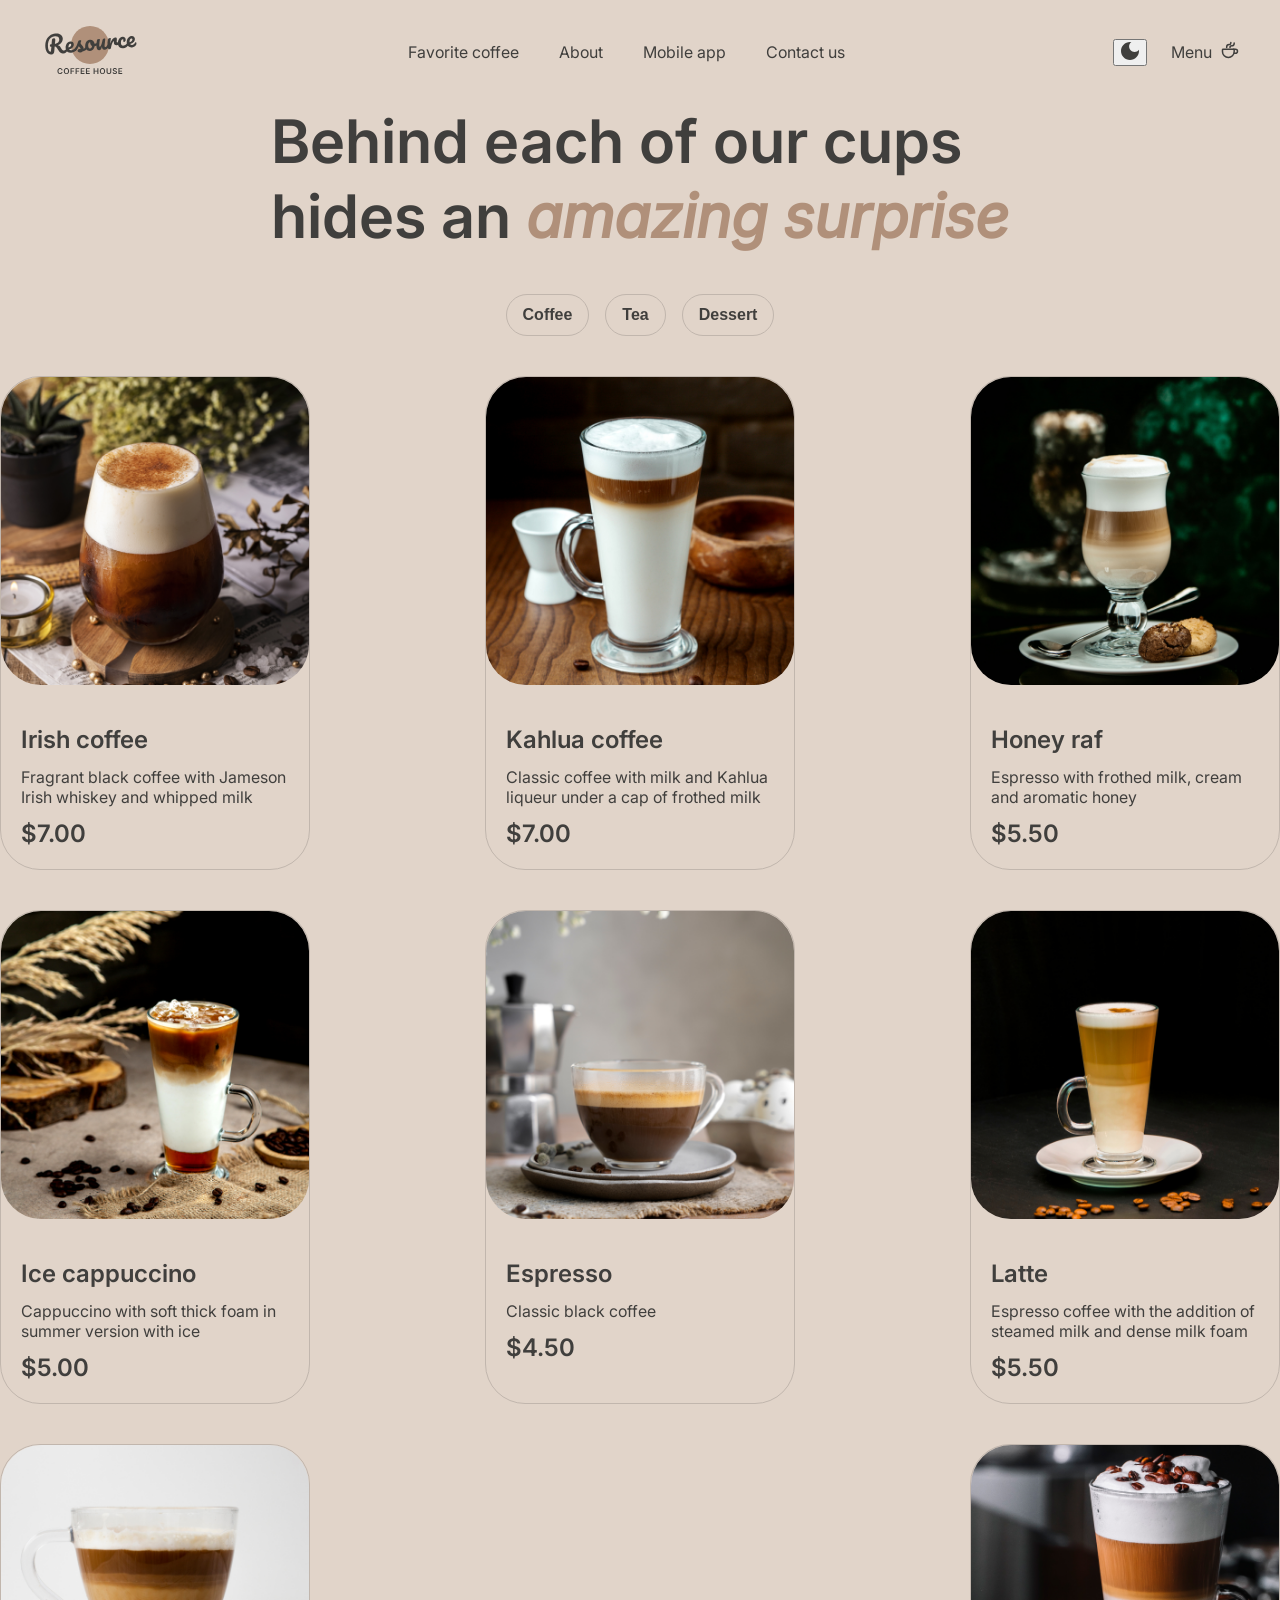
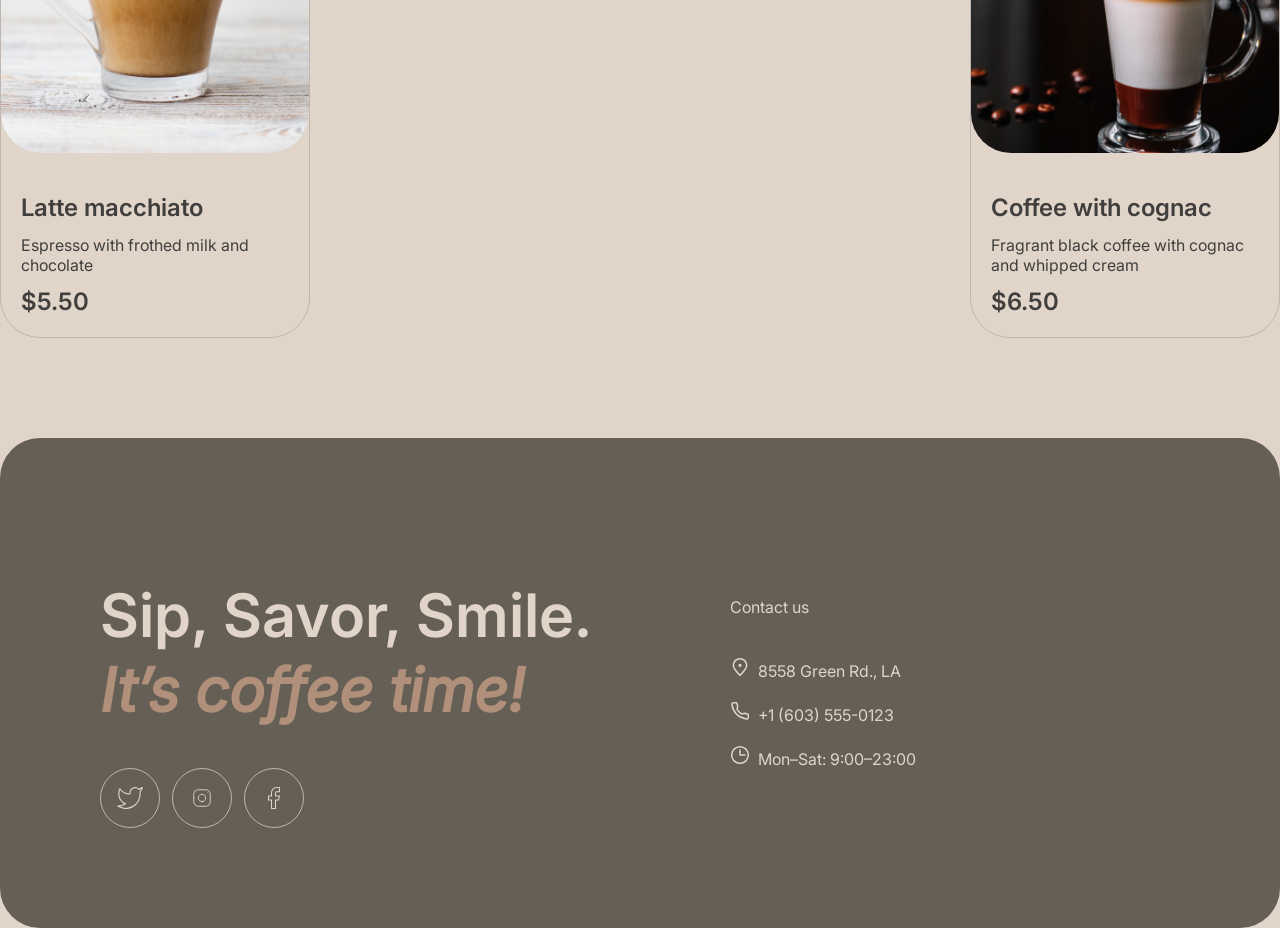
==== pages/menu/index.html @ 0de95a1e "feat: add menu" ====
<!doctype html>
<html lang="ru">
<head>
    <meta charset="UTF-8">
    <meta name="viewport"
          content="width=device-width, user-scalable=no, initial-scale=1.0, maximum-scale=1.0, minimum-scale=1.0">
    <meta http-equiv="X-UA-Compatible" content="ie=edge">
    <link rel="stylesheet" href="/assets/styles/style.css">
    <title>landing-page</title>
</head>
<body>
<header class="header">
    <div class="header__logo">
        <img src="/assets/img/icon/logo.svg" alt="Logo" />
    </div>

    <nav class="header__nav">
        <ul class="header__menu">
            <li class="header__menu-item">
                <a class="header__link" href="#">Favorite coffee</a>
            </li>
            <li class="header__menu-item">
                <a class="header__link" href="#">About</a>
            </li>
            <li class="header__menu-item">
                <a class="header__link" href="#">Mobile app</a>
            </li>
            <li class="header__menu-item">
                <a class="header__link" href="#">Contact us</a>
            </li>
        </ul>
    </nav>

    <div class="header__actions">
        <button class="header__theme-toggle" type="button">
            <img src="/assets/img/icon/moon.svg" alt="" />
        </button>
        <a class="header__menu-link" href="#">
            <span class="header__link">Menu</span>
            <img class="header__menu-icon" src="/assets/img/icon/coffee.svg" alt="icon" />
        </a>
    </div>
</header>


<section class="surprise">
    <div class="surprise__header">
        <h2 class="heading-2">
            Behind each of our cups <br>
            hides an <span class="heading-2-accent">amazing surprise</span>
        </h2>
    </div>
</section>

<section class="menu">
    <div class="menu__categories">
        <button class="menu__category menu__category--active" type="button" data-category="coffee">Coffee</button>
        <button class="menu__category" type="button" data-category="tea">Tea</button>
        <button class="menu__category" type="button" data-category="dessert">Dessert</button>
    </div>

    <div class="menu__cards" id="menu-cards"></div>
</section>



<footer class="footer">
    <div class="footer__top">
        <p class="footer__slogan heading-2">
            Sip, Savor, Smile.
            <span class="footer__slogan-accent heading-2-accent">It’s coffee time!</span>
        </p>

        <div class="footer__socials">
            <a class="footer__social-link" href="#" aria-label="Twitter">
                <img class="footer__social-icon" src="/assets/img/icon/tw.svg" alt="icon" />
            </a>
            <a class="footer__social-link" href="#" aria-label="Instagram">
                <img class="footer__social-icon" src="/assets/img/icon/inst.svg" alt="icon" />
            </a>
            <a class="footer__social-link" href="#" aria-label="Facebook">
                <img class="footer__social-icon" src="/assets/img/icon/fc.svg" alt="icon"/>
            </a>
        </div>
    </div>

    <div class="footer__contacts">
        <span class="footer__contacts-title">Contact us</span>

        <ul class="footer__contacts-list">
            <li class="footer__contacts-item">
                <img class="footer__contacts-icon" src="/assets/img/icon/link-item.svg" alt="" />
                <a class="footer__contacts-link" href="#">8558 Green Rd., LA</a>
            </li>
            <li class="footer__contacts-item">
                <img class="footer__contacts-icon" src="/assets/img/icon/phone.svg" alt="" />
                <a class="footer__contacts-link" href="tel:+16035550123">+1 (603) 555-0123</a>
            </li>
            <li class="footer__contacts-item">
                <img class="footer__contacts-icon" src="/assets/img/icon/clock.svg" alt="" />
                <span class="footer__contacts-link">Mon–Sat: 9:00–23:00</span>
            </li>
        </ul>
    </div>
</footer>
<script type="module" src="/assets/main.js"></script>
</body>
</html>
---- assets/styles/style.css ----
@font-face {
  font-family: "Inter";
  src: url("./fonts/Inter/static/Inter_18pt-Regular.ttf") format("truetype");
  font-weight: 400;
  font-style: normal;
  font-display: swap;
}
@font-face {
  font-family: "Inter";
  src: url("./fonts/Inter/static/Inter_18pt-SemiBold.ttf") format("truetype");
  font-weight: 600;
  font-style: normal;
  font-display: swap;
}
@font-face {
  font-family: "Inter";
  src: url("./fonts/Inter/static/Inter_18pt-Italic.ttf") format("truetype");
  font-weight: 400;
  font-style: italic;
  font-display: swap;
}
*,
*::before,
*::after {
  box-sizing: border-box;
}

body {
  margin: 0;
  padding: 0;
  display: flex;
  flex-direction: column;
  align-items: center;
  background-color: #E1D4C9;
  color: #403F3D;
  font-family: "Inter", sans-serif;
}

ul {
  list-style: none;
  padding: 0;
  margin: 0;
}

a {
  text-decoration: none;
}

h1, h2, h3 {
  margin: 0;
}

p {
  padding: 0;
  margin: 0;
}

.heading-2 {
  font-size: 60px;
  font-weight: 600;
  line-height: 125%;
}

.heading-2-accent {
  color: #B0907A;
  font-style: italic;
}

.link-button {
  font-size: 16px;
  font-weight: 600;
  line-height: 150%;
  color: #403F3D;
}

.caption {
  font-size: 10px;
  font-weight: 600;
  line-height: 140%;
  color: #403F3D;
}

header, section, footer {
  max-width: 1360px;
  width: 100%;
}

.header {
  display: flex;
  justify-content: space-between;
  padding: 20px 40px;
}
.header__nav {
  display: flex;
  align-items: center;
}
.header__menu {
  display: flex;
  justify-content: space-between;
  gap: 40px;
}
.header__link {
  font-size: 16px;
  font-weight: 400;
  line-height: 150%;
  color: #403F3D;
}
.header__link:hover {
  text-decoration: underline #403F3D;
}
.header__actions {
  display: flex;
  align-items: center;
  gap: 24px;
}
.header__menu-link {
  display: flex;
  align-items: flex-start;
  gap: 8px;
}

.hero {
  background-image: url("/assets/img/Background.png");
  background-size: cover;
  border-radius: 40px;
  margin: 0 40px;
}
.hero__content {
  display: flex;
  flex-direction: column;
  align-items: flex-start;
  padding: 100px;
  width: 730px;
}
.hero__title {
  font-size: 72px;
  font-weight: 600;
  line-height: 105%;
  color: #E1D4C9;
}
.hero__title-accent {
  color: #B0907A;
  font-style: italic;
}
.hero__description {
  font-size: 16px;
  font-weight: 400;
  line-height: 150%;
  color: #E1D4C9;
  margin: 40px 0;
}
.hero__button {
  background-color: #E1D4C9;
  padding: 20px 78px;
  border-radius: 100px;
  font-size: 16px;
  font-weight: 600;
  line-height: 150%;
  color: #403F3D;
}

.about {
  margin: 40px;
  display: flex;
  flex-direction: column;
  gap: 40px;
}
.about__gallery {
  display: flex;
  justify-content: space-between;
}
.about__column {
  display: flex;
  flex-direction: column;
  gap: 40px;
  max-width: 660px;
  width: 100%;
}
.about__image {
  border-radius: 20px;
  width: 100%;
  object-fit: none;
}

.download {
  display: flex;
  justify-content: space-between;
  align-items: center;
}
.download__links {
  display: flex;
  align-items: center;
  gap: 20px;
}
.download__link {
  display: flex;
  align-items: center;
  justify-content: center;
  gap: 8px;
  padding: 12px 20px;
  border: solid 1px #403F3D;
  border-radius: 100px;
  width: 200px;
}
.download__link-text {
  display: flex;
  flex-direction: column;
  align-items: center;
  justify-content: center;
}
.download__description {
  font-size: 16px;
  font-weight: 400;
  line-height: 150%;
  color: #403F3D;
}
.download__content {
  display: flex;
  flex-direction: column;
  gap: 40px;
  max-width: 630px;
  width: 100%;
}

.footer {
  background-color: #665F55;
  color: #E1D4C9;
  display: flex;
  justify-content: flex-start;
  align-items: center;
  border-radius: 40px;
  padding: 100px;
  gap: 100px;
}
.footer__content {
  display: flex;
  flex-direction: column;
  max-width: 530px;
  width: 100%;
}
.footer__top {
  max-width: 530px;
}
.footer__slogan {
  margin: 40px 0;
}
.footer__socials {
  display: flex;
  justify-content: space-between;
  max-width: 204px;
  width: 100%;
}
.footer__social-link {
  border: solid 1px #C1B6AD;
  border-radius: 100px;
  padding: 18px;
  display: flex;
  justify-content: center;
  width: 60px;
  height: 60px;
}
.footer__contacts {
  display: flex;
  flex-direction: column;
}
.footer__contacts-title {
  margin-bottom: 40px;
}
.footer__contacts-list {
  display: flex;
  flex-direction: column;
  gap: 20px;
}
.footer__contacts-item {
  display: flex;
  align-items: baseline;
  gap: 8px;
}
.footer__contacts-link {
  color: #E1D4C9;
}

.slider__header {
  display: flex;
  justify-content: center;
  margin: 40px 0;
}
.slider__body {
  display: flex;
  justify-content: space-between;
  align-items: center;
  gap: 40px;
}
.slider__viewport {
  flex: 1;
  overflow: hidden;
}
.slider__track {
  display: flex;
  transition: transform 0.4s ease;
}
.slider__slide {
  display: flex;
  flex-direction: column;
  align-items: center;
  gap: 20px;
  flex-shrink: 0;
  width: 100%;
}
.slider__image {
  display: block;
  width: 100%;
  max-width: 480px;
  height: auto;
}
.slider__info {
  display: flex;
  flex-direction: column;
  align-items: center;
  text-align: center;
}
.slider__name {
  font-size: 24px;
  font-weight: 600;
  line-height: 125%;
}
.slider__description {
  margin: 40px 0;
  max-width: 480px;
}
.slider__price {
  font-size: 24px;
  font-weight: 600;
  line-height: 125%;
}
.slider__arrow {
  flex-shrink: 0;
  display: flex;
  align-items: center;
  justify-content: center;
  background: none;
  border: solid 1px #665F55;
  border-radius: 100px;
  width: 60px;
  height: 60px;
  padding: 18px;
  cursor: pointer;
  transition: background 0.3s;
}
.slider__arrow:hover {
  background: #665F55;
}
.slider__arrow img {
  width: 100%;
  height: 100%;
  transition: filter 0.3s;
}
.slider__dots {
  display: flex;
  justify-content: center;
  gap: 12px;
  margin-top: 40px;
}
.slider__dot {
  width: 40px;
  height: 4px;
  border-radius: 100px;
  border: none;
  background: #C1B6AD;
  cursor: pointer;
  padding: 0;
  transition: background 0.3s;
}
.slider__dot--active {
  background: #665F55;
}

.surprise {
  display: flex;
  justify-content: center;
}

.menu__categories {
  display: flex;
  justify-content: center;
  gap: 16px;
  margin: 40px 0;
}
.menu__category {
  background: none;
  border: 1px solid #C1B6AD;
  border-radius: 100px;
  padding: 8px 16px;
  font-size: 16px;
  font-weight: 600;
  line-height: 150%;
  color: #403F3D;
}
.menu__cards {
  display: flex;
  justify-content: space-between;
  flex-wrap: wrap;
  gap: 40px;
  margin-bottom: 100px;
}
.menu__card {
  display: flex;
  flex-direction: column;
  max-width: 310px;
  align-items: flex-start;
  gap: 20px;
  border: solid 1px #C1B6AD;
  border-radius: 40px;
}
.menu__card-image {
  max-width: 310px;
  width: 100%;
  border-radius: 40px;
}
.menu__card-info {
  margin: 20px;
  display: flex;
  flex-direction: column;
  gap: 12px;
}
.menu__card-name, .menu__card-price {
  font-size: 24px;
  font-weight: 600;
  line-height: 125%;
}

/*# sourceMappingURL=style.css.map */
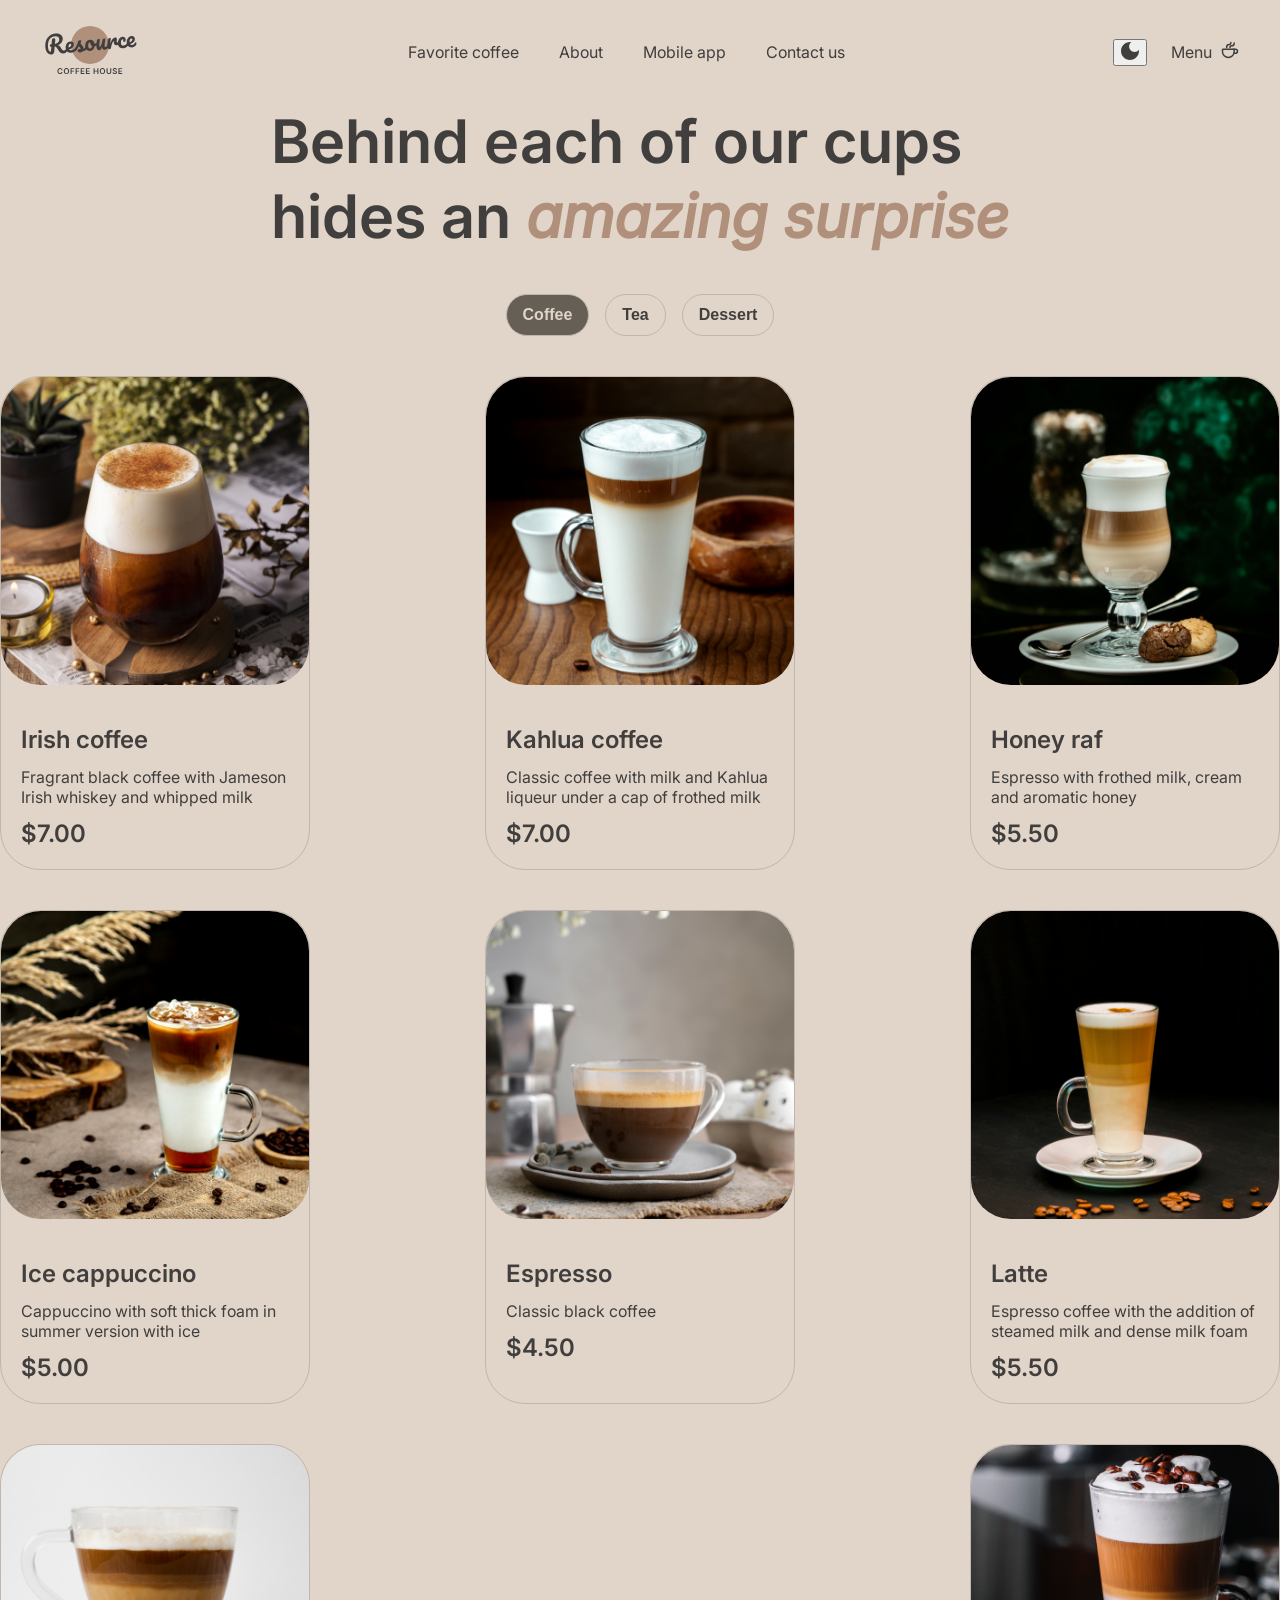
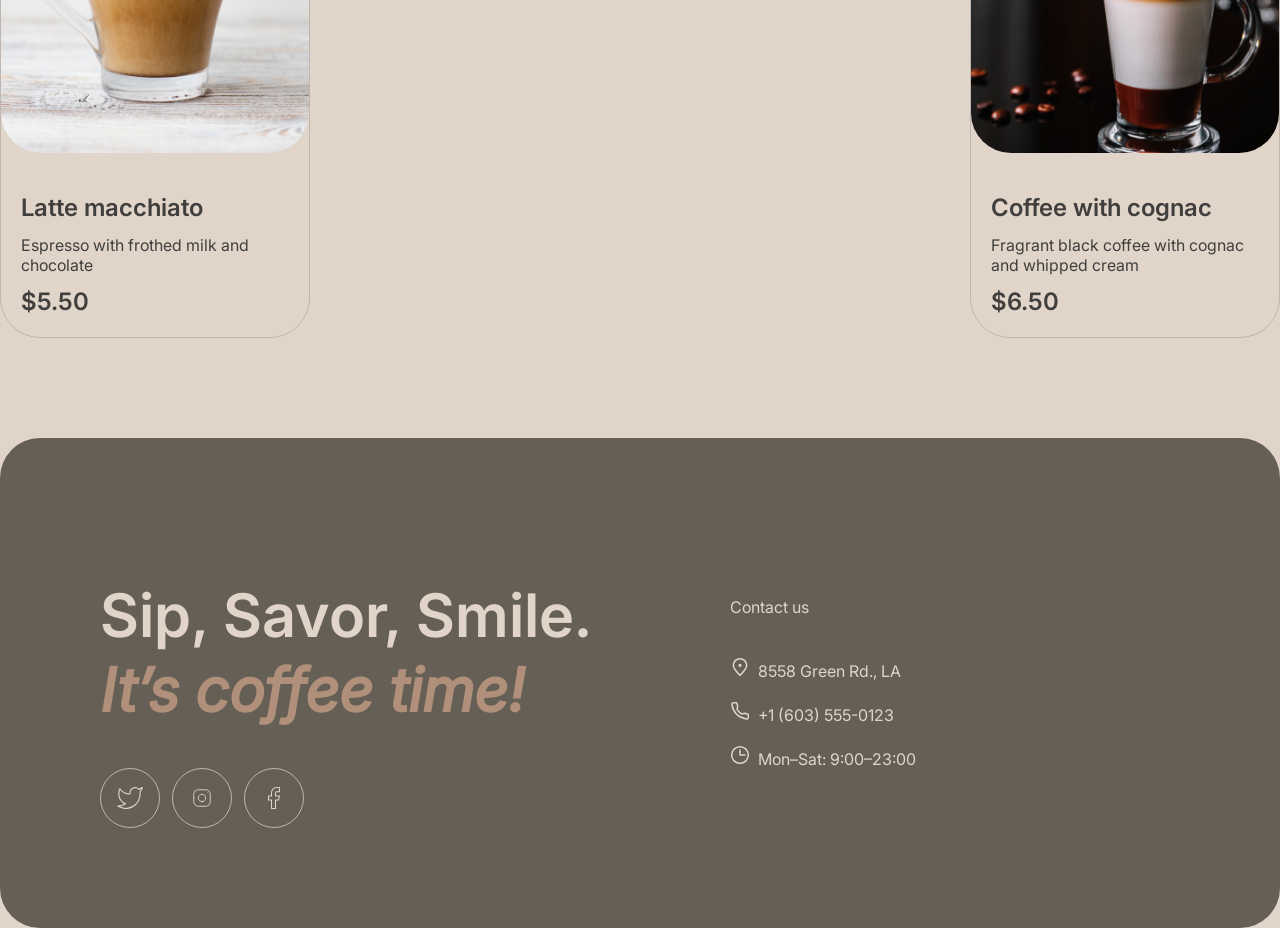
==== commit e23ef95d: "feat: add modal" ====
--- a/pages/menu/index.html
+++ b/pages/menu/index.html
@@ -62,7 +62,38 @@
     <div class="menu__cards" id="menu-cards"></div>
 </section>
 
+<div class="modal" id="modal">
+    <div class="modal__overlay" data-close></div>
 
+    <div class="modal__content">
+        <button class="modal__close" type="button" aria-label="Close" data-close>×</button>
+
+        <img class="modal__image menu__card-image"  src="" alt="" />
+
+        <div class="modal__info">
+            <h3 class="modal__name"></h3>
+            <p class="modal__description"></p>
+            <div class="modal__sizes">
+                <button class="modal__size modal__size--active" type="button" data-size="S">S</button>
+                <button class="modal__size" type="button" data-size="M">M</button>
+                <button class="modal__size" type="button" data-size="L">L</button>
+            </div>
+            <div class="modal__additives">
+                <label class="modal__additive">
+                    <input type="checkbox" data-additive="1" value="1" />
+                    <span>Add syrup +$0.50</span>
+                </label>
+                <label class="modal__additive">
+                    <input type="checkbox" data-additive="2" value="2" />
+                    <span>Add ice cream +$1.00</span>
+                </label>
+            </div>
+            <div class="modal__total">
+                Total: <span class="modal__total-price">$0.00</span>
+            </div>
+        </div>
+    </div>
+</div>
 
 <footer class="footer">
     <div class="footer__top">
--- a/assets/styles/style.css
+++ b/assets/styles/style.css
@@ -396,6 +396,10 @@
   line-height: 150%;
   color: #403F3D;
 }
+.menu__category--active {
+  background: #665F55;
+  color: #E1D4C9;
+}
 .menu__cards {
   display: flex;
   justify-content: space-between;
@@ -429,4 +433,101 @@
   line-height: 125%;
 }
 
+.modal {
+  display: none;
+  position: fixed;
+  inset: 0;
+  z-index: 100;
+}
+.modal--open {
+  display: block;
+}
+.modal__overlay {
+  position: absolute;
+  inset: 0;
+  background: rgba(64, 63, 61, 0.8);
+}
+.modal__content {
+  position: relative;
+  z-index: 1;
+  max-width: 800px;
+  width: 90%;
+  margin: 40px auto;
+  padding: 40px;
+  background: #E1D4C9;
+  border-radius: 40px;
+  display: flex;
+  gap: 40px;
+}
+.modal__close {
+  position: absolute;
+  top: 20px;
+  right: 20px;
+  background: none;
+  border: none;
+  font-size: 30px;
+  cursor: pointer;
+}
+.modal__image {
+  width: 310px;
+  height: 310px;
+  object-fit: contain;
+  flex-shrink: 0;
+}
+.modal__info {
+  display: flex;
+  flex-direction: column;
+  gap: 20px;
+}
+.modal__name {
+  margin: 0;
+  font-size: 24px;
+  font-weight: 600;
+}
+.modal__description {
+  margin: 0;
+  font-family: "Inter", sans-serif;
+  font-size: 16px;
+  line-height: 150%;
+}
+.modal__sizes {
+  display: flex;
+  gap: 8px;
+}
+.modal__size {
+  display: flex;
+  align-items: center;
+  justify-content: center;
+  width: 40px;
+  height: 40px;
+  border: 1px solid #C1B6AD;
+  border-radius: 100px;
+  background: transparent;
+  cursor: pointer;
+  font-family: "Inter", sans-serif;
+  font-size: 16px;
+  font-weight: 600;
+  transition: background 0.3s, color 0.3s;
+}
+.modal__size--active {
+  background: #665F55;
+  color: #E1D4C9;
+}
+.modal__additives {
+  display: flex;
+  flex-direction: column;
+  gap: 8px;
+}
+.modal__additive {
+  display: flex;
+  align-items: center;
+  gap: 8px;
+  cursor: pointer;
+}
+.modal__total {
+  margin-top: auto;
+  font-size: 24px;
+  font-weight: 600;
+}
+
 /*# sourceMappingURL=style.css.map */
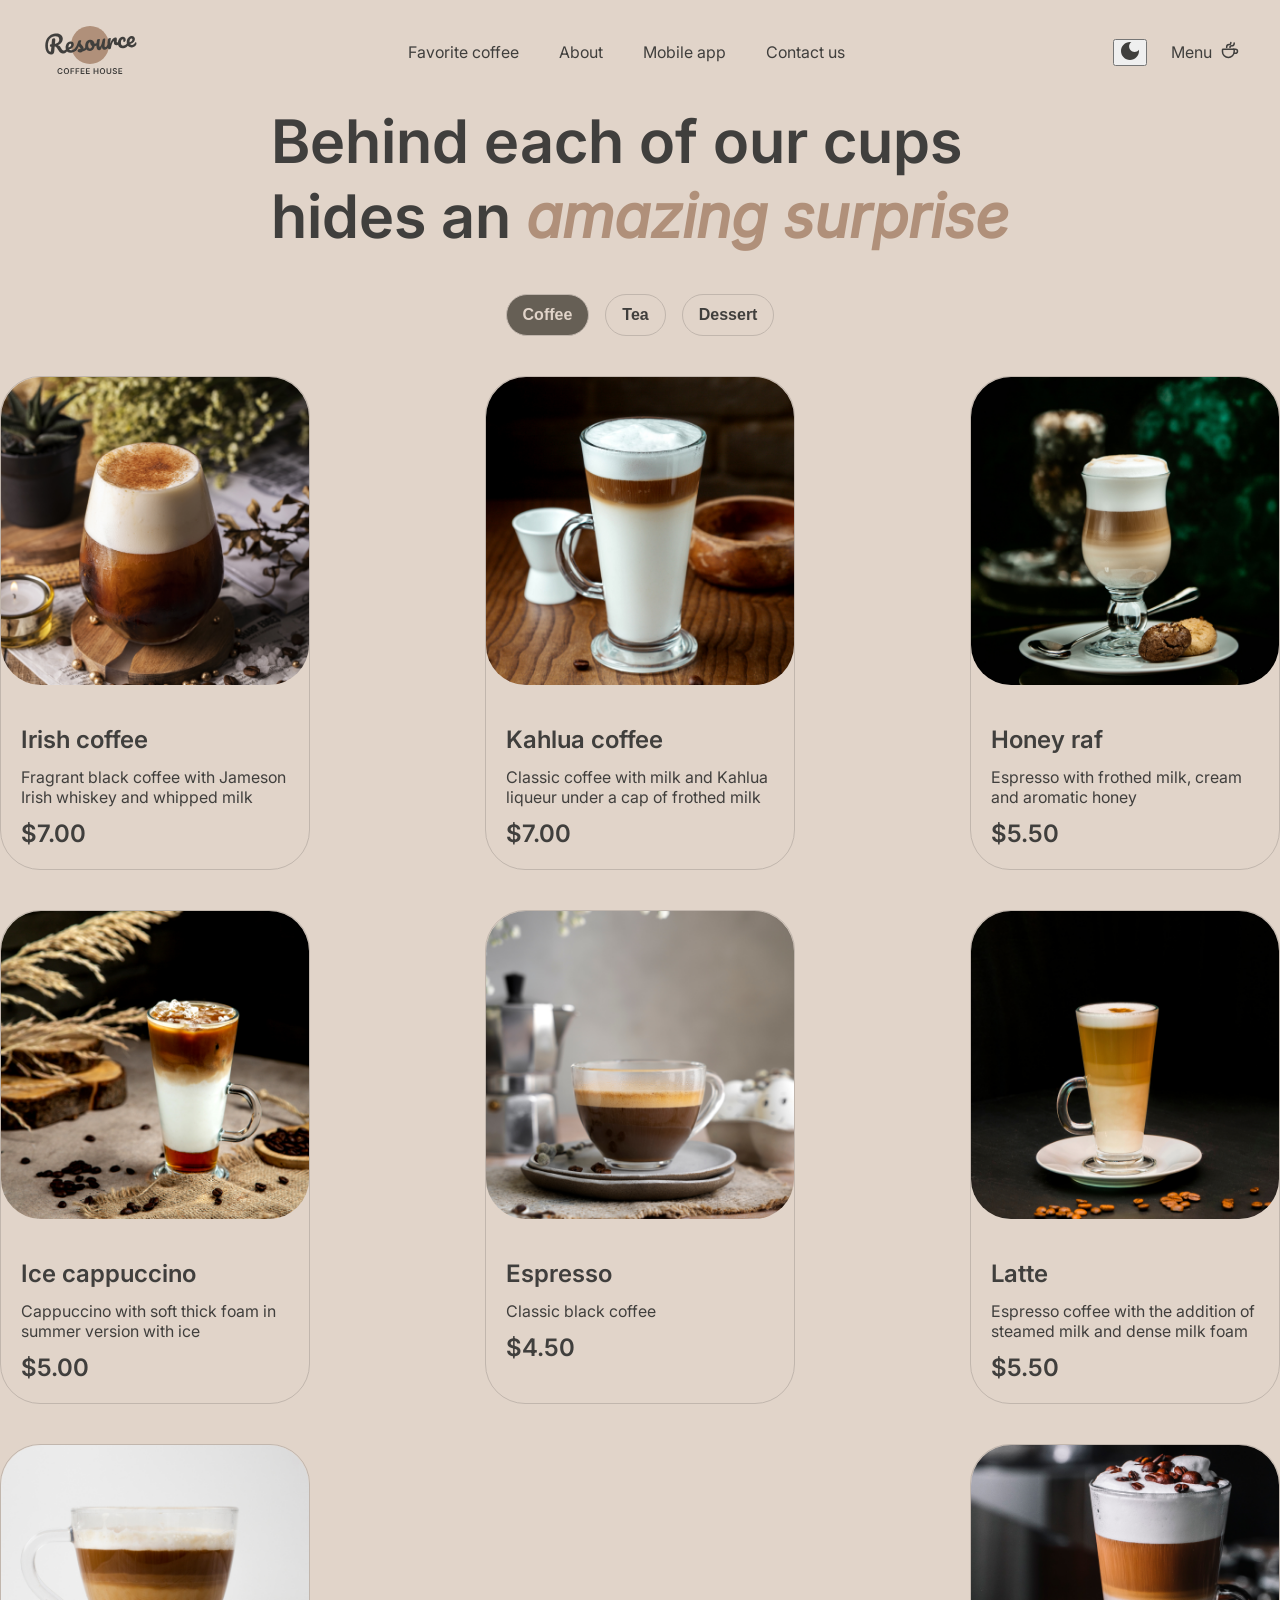
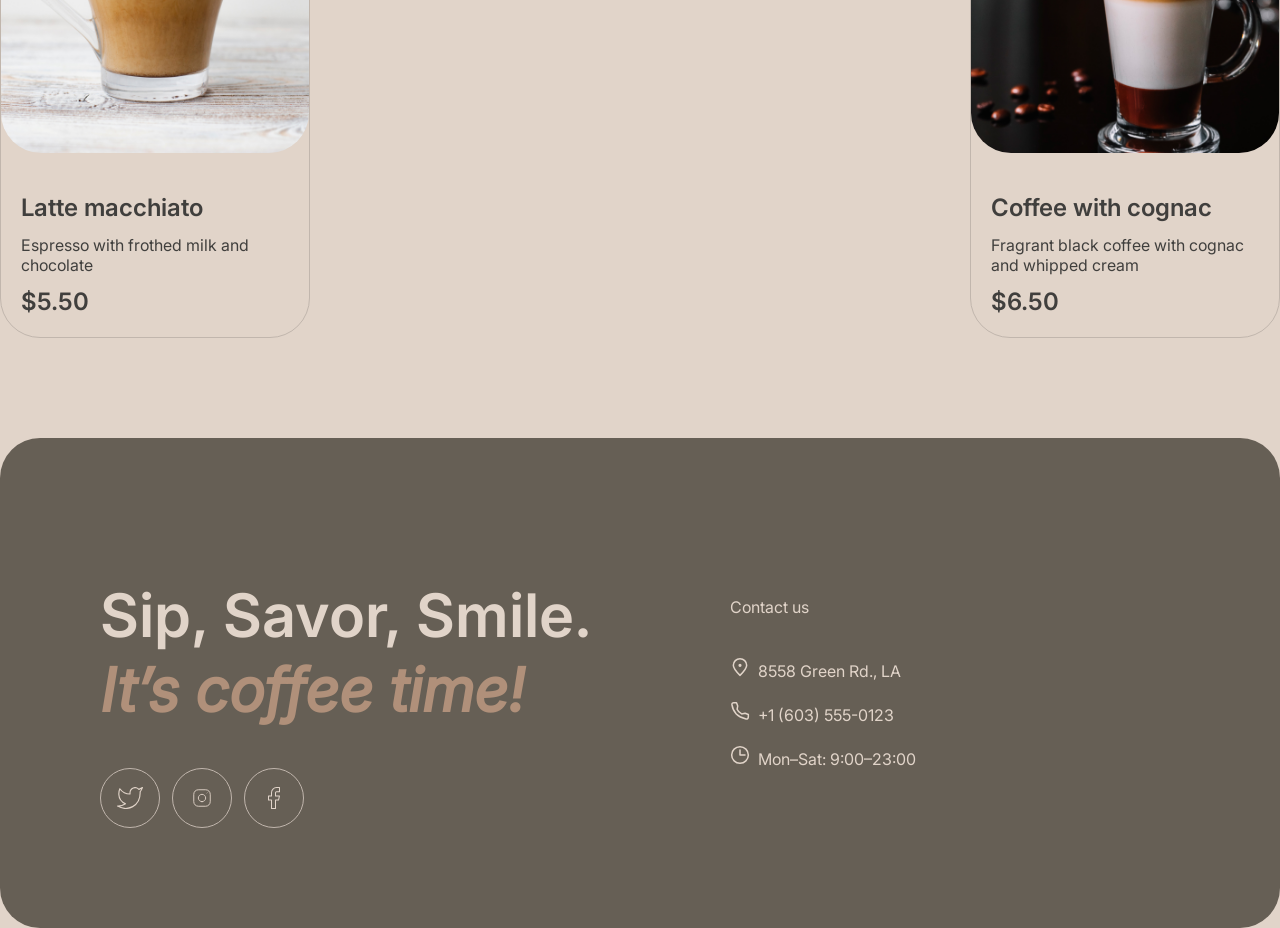
==== commit 3142cc2e: "feat: fix styles for modal" ====
--- a/pages/menu/index.html
+++ b/pages/menu/index.html
@@ -66,31 +66,50 @@
     <div class="modal__overlay" data-close></div>
 
     <div class="modal__content">
-        <button class="modal__close" type="button" aria-label="Close" data-close>×</button>
-
         <img class="modal__image menu__card-image"  src="" alt="" />
 
         <div class="modal__info">
             <h3 class="modal__name"></h3>
             <p class="modal__description"></p>
+            <div class="modal__group-title">Size</div>
             <div class="modal__sizes">
-                <button class="modal__size modal__size--active" type="button" data-size="S">S</button>
-                <button class="modal__size" type="button" data-size="M">M</button>
-                <button class="modal__size" type="button" data-size="L">L</button>
+                <button class="modal__size modal__size--active" type="button" data-size="S">
+                    <span class="modal__size-label">S</span> 200 ml
+                </button>
+                <button class="modal__size" type="button" data-size="M">
+                    <span class="modal__size-label">M</span> 300 ml
+                </button>
+                <button class="modal__size" type="button" data-size="L">
+                    <span class="modal__size-label">L</span> 400 ml
+                </button>
             </div>
+            <div class="modal__group-title">Additives</div>
             <div class="modal__additives">
                 <label class="modal__additive">
                     <input type="checkbox" data-additive="1" value="1" />
-                    <span>Add syrup +$0.50</span>
+                    <span>1</span> Sugar
                 </label>
                 <label class="modal__additive">
                     <input type="checkbox" data-additive="2" value="2" />
-                    <span>Add ice cream +$1.00</span>
+                    <span>2</span> Cinnamon
+                </label>
+                <label class="modal__additive">
+                    <input type="checkbox" data-additive="3" value="3" />
+                    <span>3</span> Cinnamon
                 </label>
             </div>
             <div class="modal__total">
                 Total: <span class="modal__total-price">$0.00</span>
             </div>
+
+            <div class="modal__warning">
+                <img class="modal__warning-icon" src="/assets/img/icon/warning.svg" alt="icon"/>
+                <span class="modal__warning-text">The cost is not final. Download our mobile app to see the final
+                    price and place your order. Earn loyalty points and enjoy your favorite coffee with up to 20% discount.</span>
+            </div>
+
+            <button class="modal__close" type="button" aria-label="Close" data-close>Close</button>
+
         </div>
     </div>
 </div>
--- a/assets/styles/style.css
+++ b/assets/styles/style.css
@@ -460,12 +460,13 @@
   gap: 40px;
 }
 .modal__close {
-  position: absolute;
-  top: 20px;
-  right: 20px;
+  padding: 10px;
   background: none;
-  border: none;
-  font-size: 30px;
+  border: 1px solid #665F55;
+  border-radius: 100px;
+  font-size: 16px;
+  font-weight: 600;
+  line-height: 150%;
   cursor: pointer;
 }
 .modal__image {
@@ -484,10 +485,15 @@
   font-size: 24px;
   font-weight: 600;
 }
+.modal__group-title {
+  font-size: 16px;
+  font-weight: 400;
+  line-height: 150%;
+}
 .modal__description {
   margin: 0;
-  font-family: "Inter", sans-serif;
-  font-size: 16px;
+  font-size: 16px;
+  font-weight: 400;
   line-height: 150%;
 }
 .modal__sizes {
@@ -495,39 +501,63 @@
   gap: 8px;
 }
 .modal__size {
-  display: flex;
-  align-items: center;
-  justify-content: center;
-  width: 40px;
-  height: 40px;
+  background: none;
   border: 1px solid #C1B6AD;
   border-radius: 100px;
-  background: transparent;
-  cursor: pointer;
-  font-family: "Inter", sans-serif;
-  font-size: 16px;
-  font-weight: 600;
-  transition: background 0.3s, color 0.3s;
+  padding: 8px;
+  font-size: 16px;
+  font-weight: 600;
+  line-height: 150%;
+  color: #403F3D;
+}
+.modal__size-label {
+  background-color: #C1B6AD;
+  padding: 8px;
+  width: 30px;
+  height: 30px;
+  border-radius: 50%;
 }
 .modal__size--active {
   background: #665F55;
+}
+.modal__additives {
+  display: flex;
+  gap: 8px;
+}
+.modal__additive {
+  display: flex;
+  align-items: center;
+  gap: 8px;
+  background: none;
+  border: 1px solid #C1B6AD;
+  border-radius: 100px;
+  padding: 8px;
+  font-size: 16px;
+  font-weight: 600;
+  line-height: 150%;
+  color: #403F3D;
+}
+.modal__additive:has(input[type=checkbox]:checked) {
+  background: #665F55;
   color: #E1D4C9;
 }
-.modal__additives {
-  display: flex;
-  flex-direction: column;
-  gap: 8px;
-}
-.modal__additive {
-  display: flex;
-  align-items: center;
-  gap: 8px;
-  cursor: pointer;
+.modal__additive input[type=checkbox] {
+  appearance: none;
 }
 .modal__total {
   margin-top: auto;
   font-size: 24px;
   font-weight: 600;
 }
+.modal__warning {
+  display: flex;
+  align-items: flex-start;
+  gap: 12px;
+}
+.modal__warning-text {
+  font-size: 10px;
+  font-weight: 600;
+  line-height: 140%;
+}
 
 /*# sourceMappingURL=style.css.map */
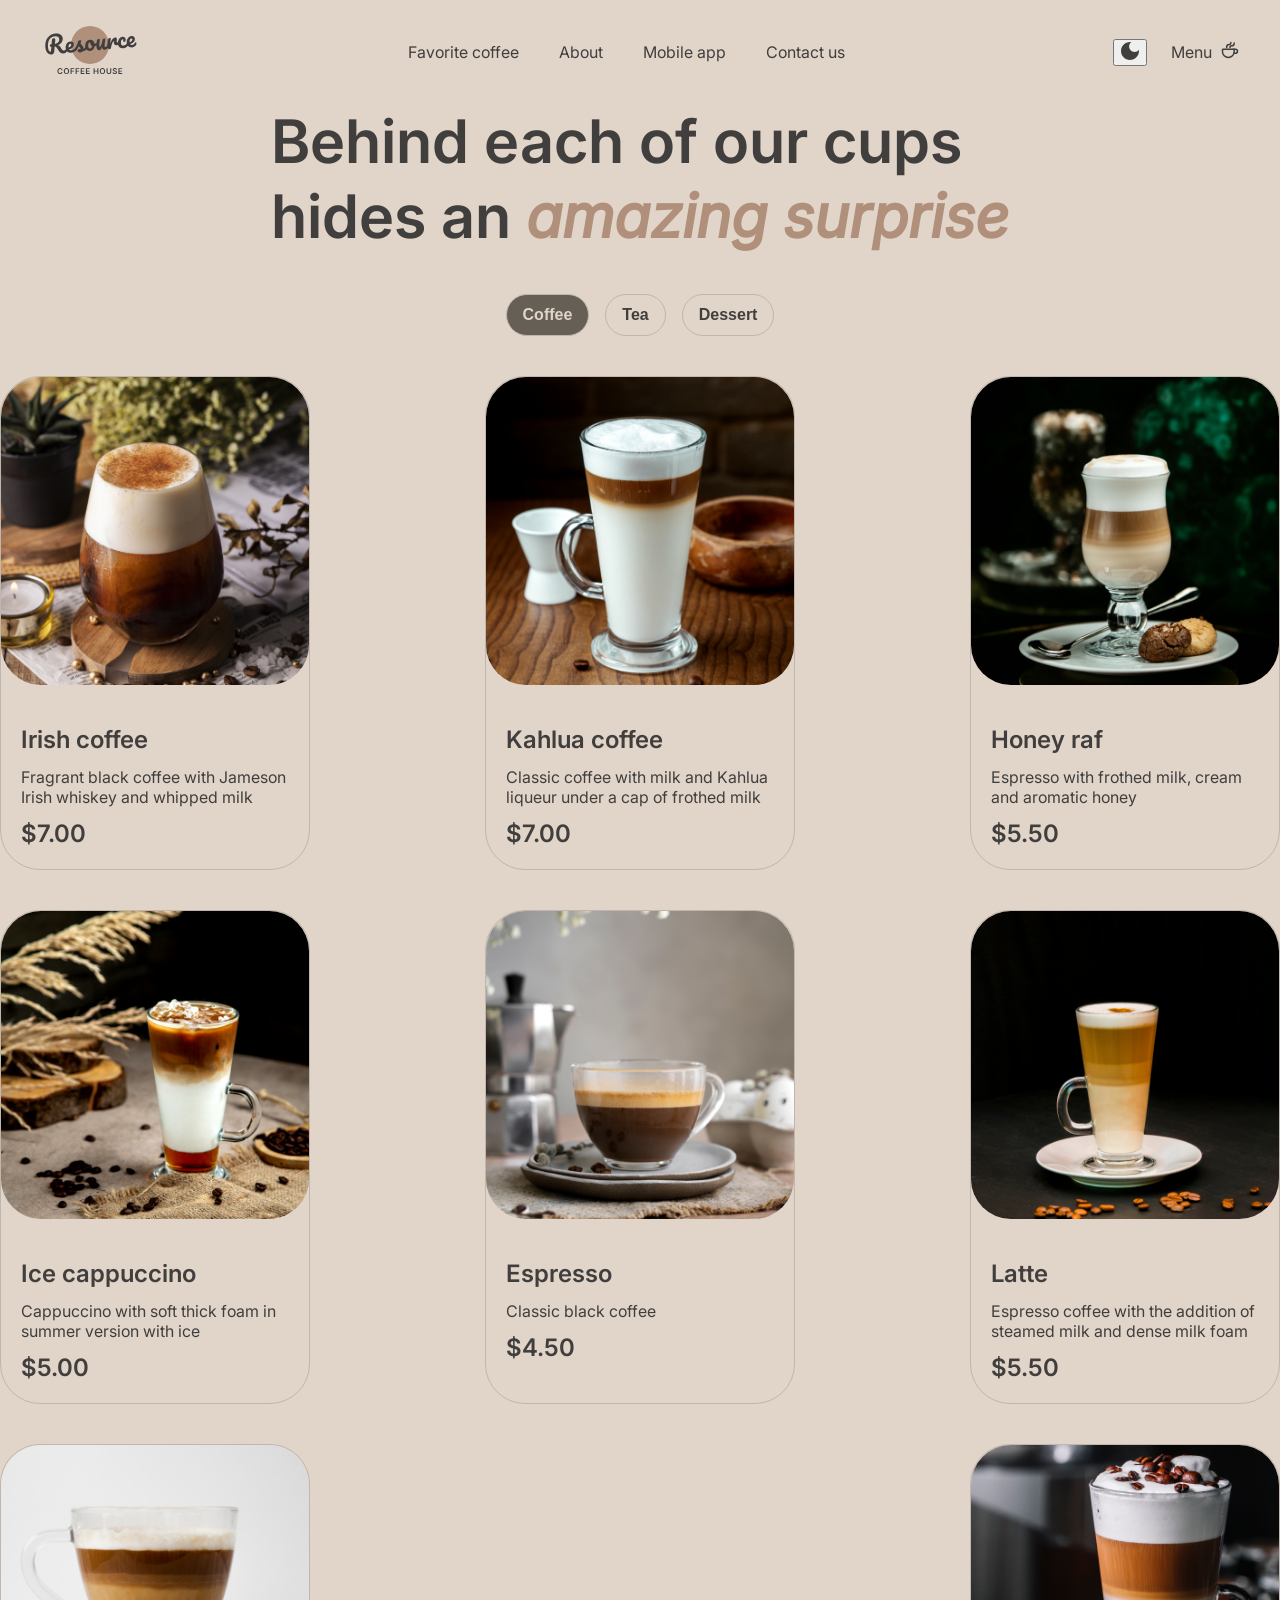
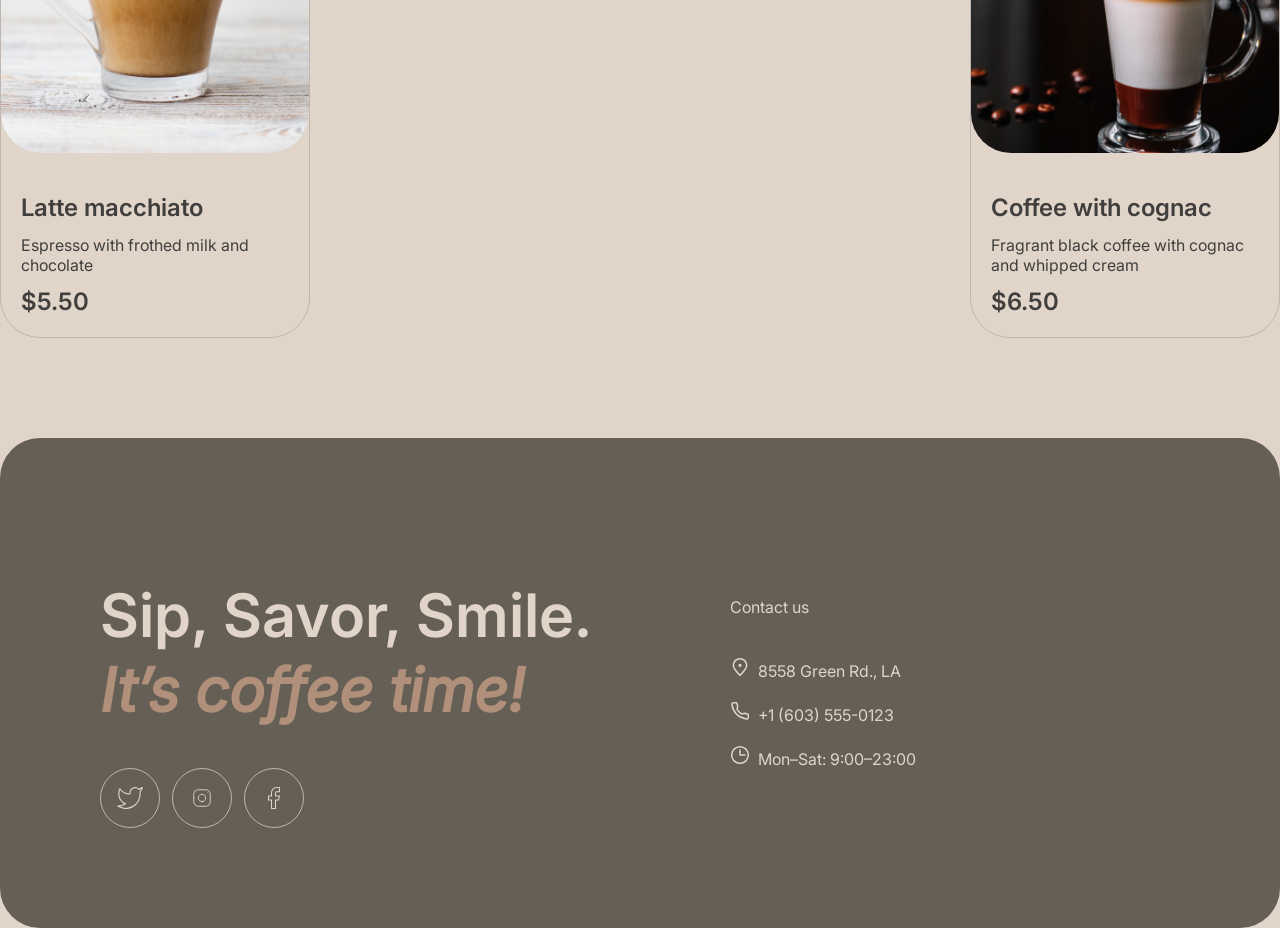
==== commit acfedc4b: "feat: add additives in products" ====
--- a/pages/menu/index.html
+++ b/pages/menu/index.html
@@ -84,20 +84,7 @@
                 </button>
             </div>
             <div class="modal__group-title">Additives</div>
-            <div class="modal__additives">
-                <label class="modal__additive">
-                    <input type="checkbox" data-additive="1" value="1" />
-                    <span>1</span> Sugar
-                </label>
-                <label class="modal__additive">
-                    <input type="checkbox" data-additive="2" value="2" />
-                    <span>2</span> Cinnamon
-                </label>
-                <label class="modal__additive">
-                    <input type="checkbox" data-additive="3" value="3" />
-                    <span>3</span> Cinnamon
-                </label>
-            </div>
+            <div class="modal__additives" id="modal-additives"></div>
             <div class="modal__total">
                 Total: <span class="modal__total-price">$0.00</span>
             </div>
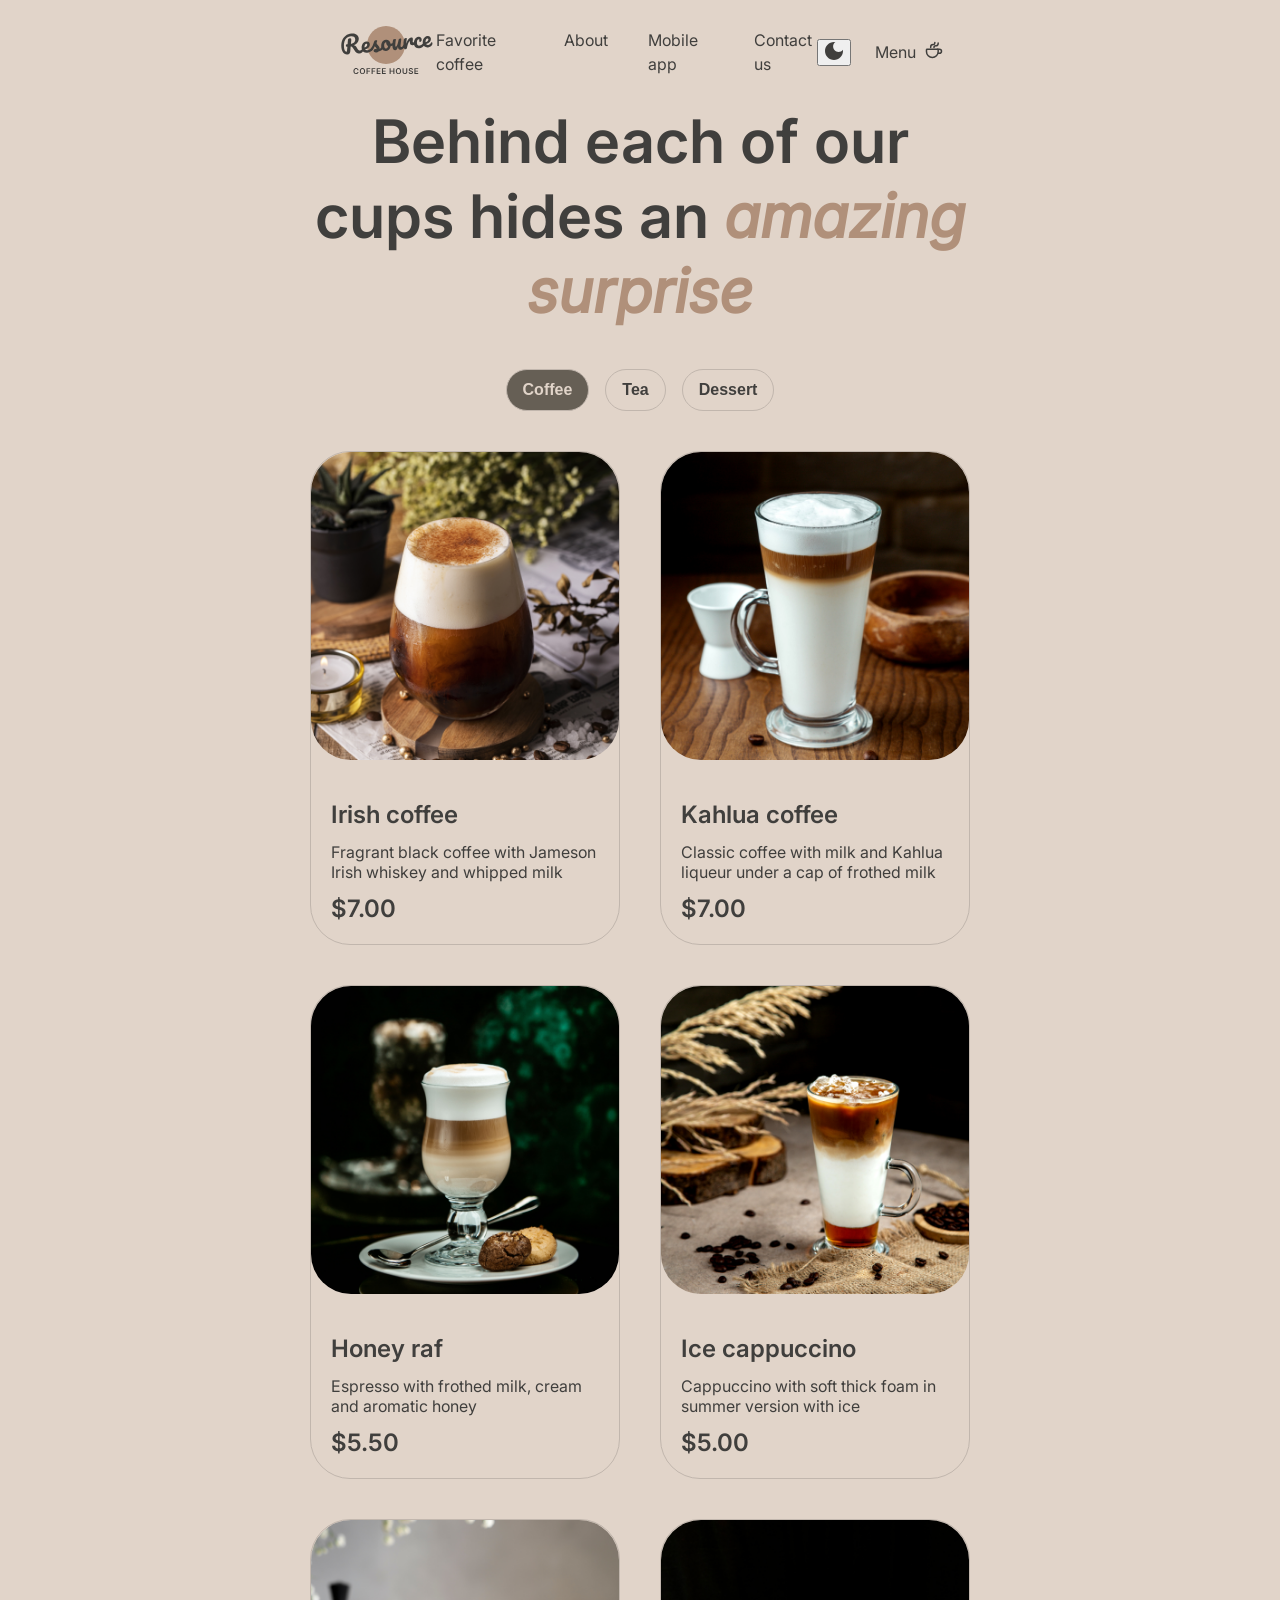
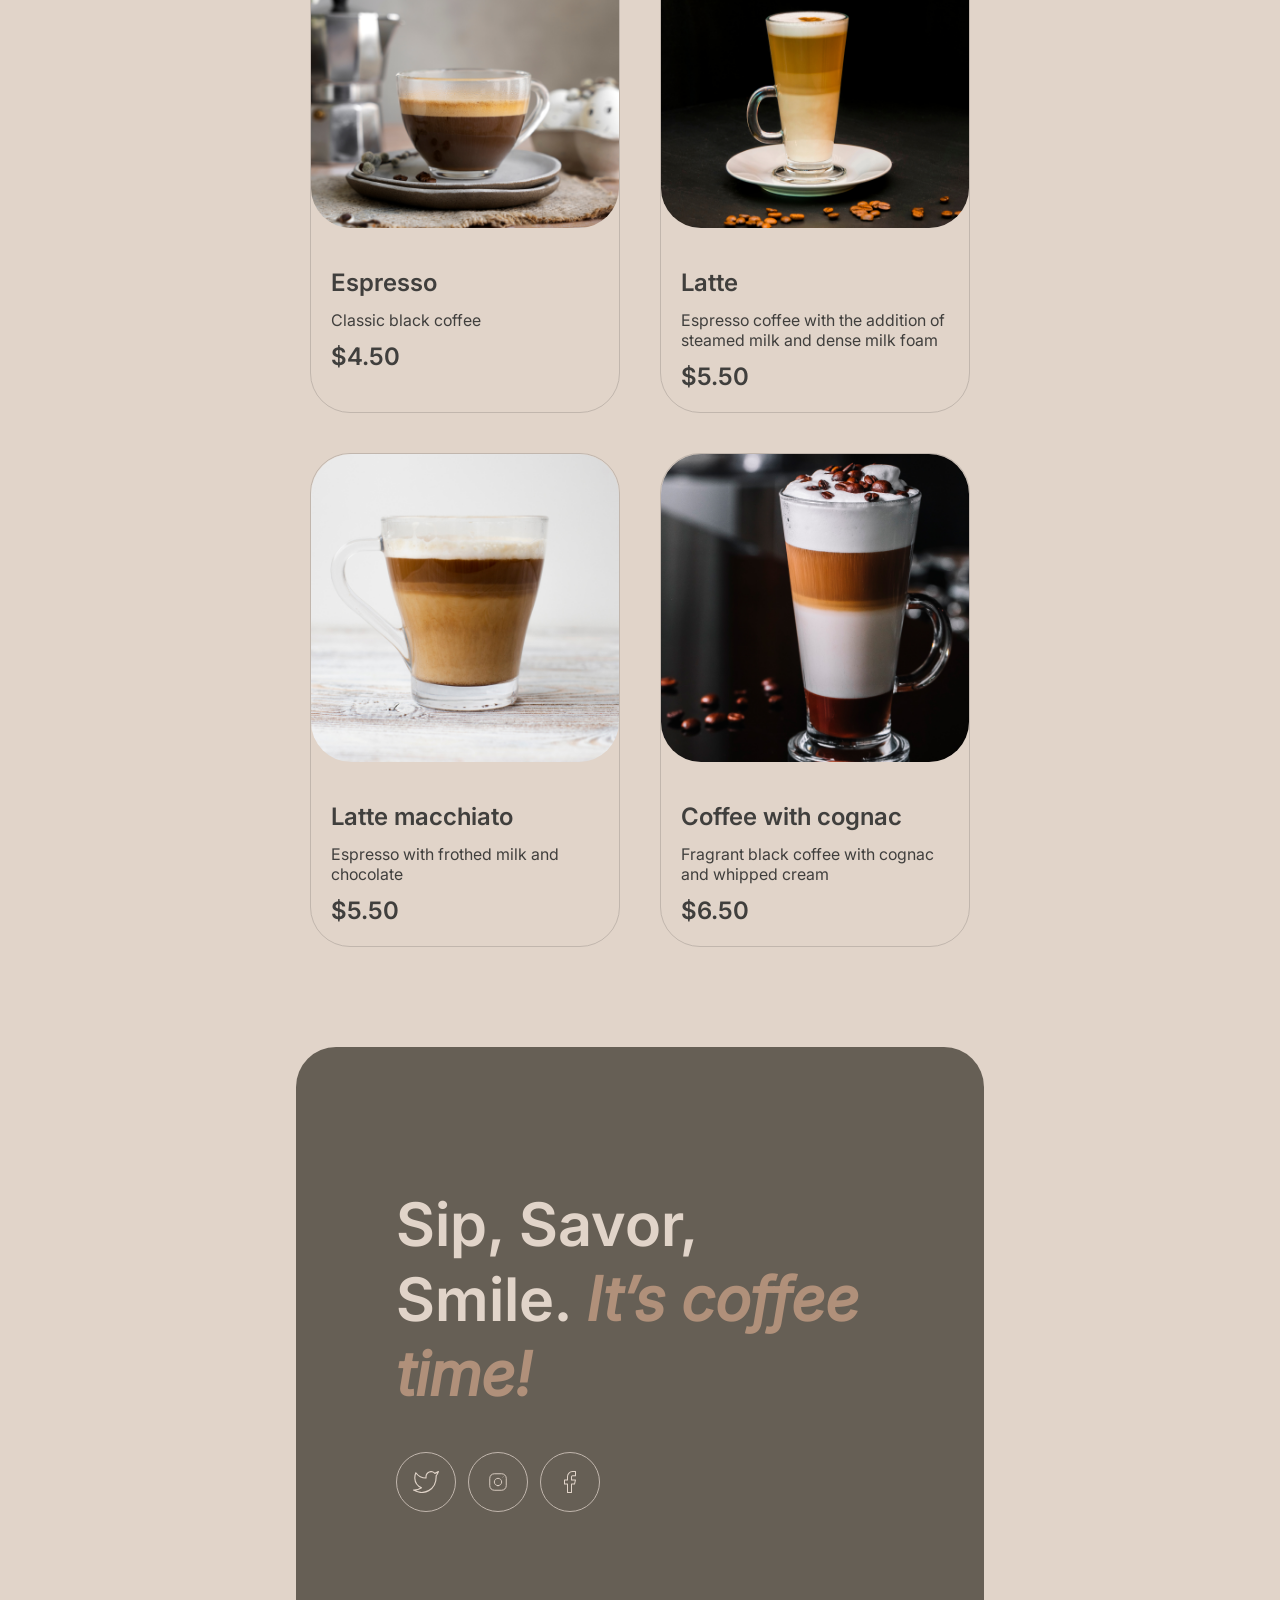
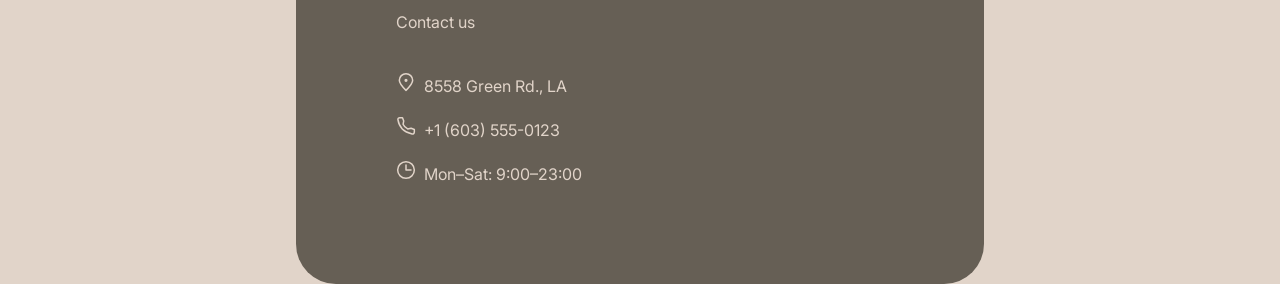
==== commit 85daba5f: "feat: fix styles" ====
--- a/pages/menu/index.html
+++ b/pages/menu/index.html
@@ -46,8 +46,7 @@
 <section class="surprise">
     <div class="surprise__header">
         <h2 class="heading-2">
-            Behind each of our cups <br>
-            hides an <span class="heading-2-accent">amazing surprise</span>
+            Behind each of our cups hides an <span class="heading-2-accent">amazing surprise</span>
         </h2>
     </div>
 </section>
--- a/assets/styles/style.css
+++ b/assets/styles/style.css
@@ -60,6 +60,11 @@
   font-weight: 600;
   line-height: 125%;
 }
+@media (max-width: 688px) {
+  .heading-2 {
+    font-size: 32px;
+  }
+}
 
 .heading-2-accent {
   color: #B0907A;
@@ -83,6 +88,16 @@
 header, section, footer {
   max-width: 1360px;
   width: 100%;
+}
+@media (max-width: 1360px) {
+  header, section, footer {
+    max-width: 688px;
+  }
+}
+@media (max-width: 688px) {
+  header, section, footer {
+    max-width: 348px;
+  }
 }
 
 .header {
@@ -232,6 +247,16 @@
   padding: 100px;
   gap: 100px;
 }
+@media (max-width: 1360px) {
+  .footer {
+    flex-wrap: wrap;
+  }
+}
+@media (max-width: 1360px) and (max-width: 1360px) {
+  .footer {
+    max-width: 688px;
+  }
+}
 .footer__content {
   display: flex;
   flex-direction: column;
@@ -378,6 +403,11 @@
 .surprise {
   display: flex;
   justify-content: center;
+  text-align: center;
+}
+.surprise__header {
+  max-width: 800px;
+  width: 100%;
 }
 
 .menu__categories {
@@ -402,7 +432,7 @@
 }
 .menu__cards {
   display: flex;
-  justify-content: space-between;
+  justify-content: center;
   flex-wrap: wrap;
   gap: 40px;
   margin-bottom: 100px;
@@ -496,11 +526,16 @@
   font-weight: 400;
   line-height: 150%;
 }
+.modal__checkbox {
+  margin: 0;
+}
 .modal__sizes {
   display: flex;
   gap: 8px;
 }
 .modal__size {
+  display: flex;
+  align-items: center;
   background: none;
   border: 1px solid #C1B6AD;
   border-radius: 100px;
@@ -511,11 +546,15 @@
   color: #403F3D;
 }
 .modal__size-label {
+  display: flex;
+  align-items: center;
+  justify-content: center;
   background-color: #C1B6AD;
   padding: 8px;
   width: 30px;
   height: 30px;
   border-radius: 50%;
+  margin-right: 8px;
 }
 .modal__size--active {
   background: #665F55;
@@ -527,7 +566,6 @@
 .modal__additive {
   display: flex;
   align-items: center;
-  gap: 8px;
   background: none;
   border: 1px solid #C1B6AD;
   border-radius: 100px;
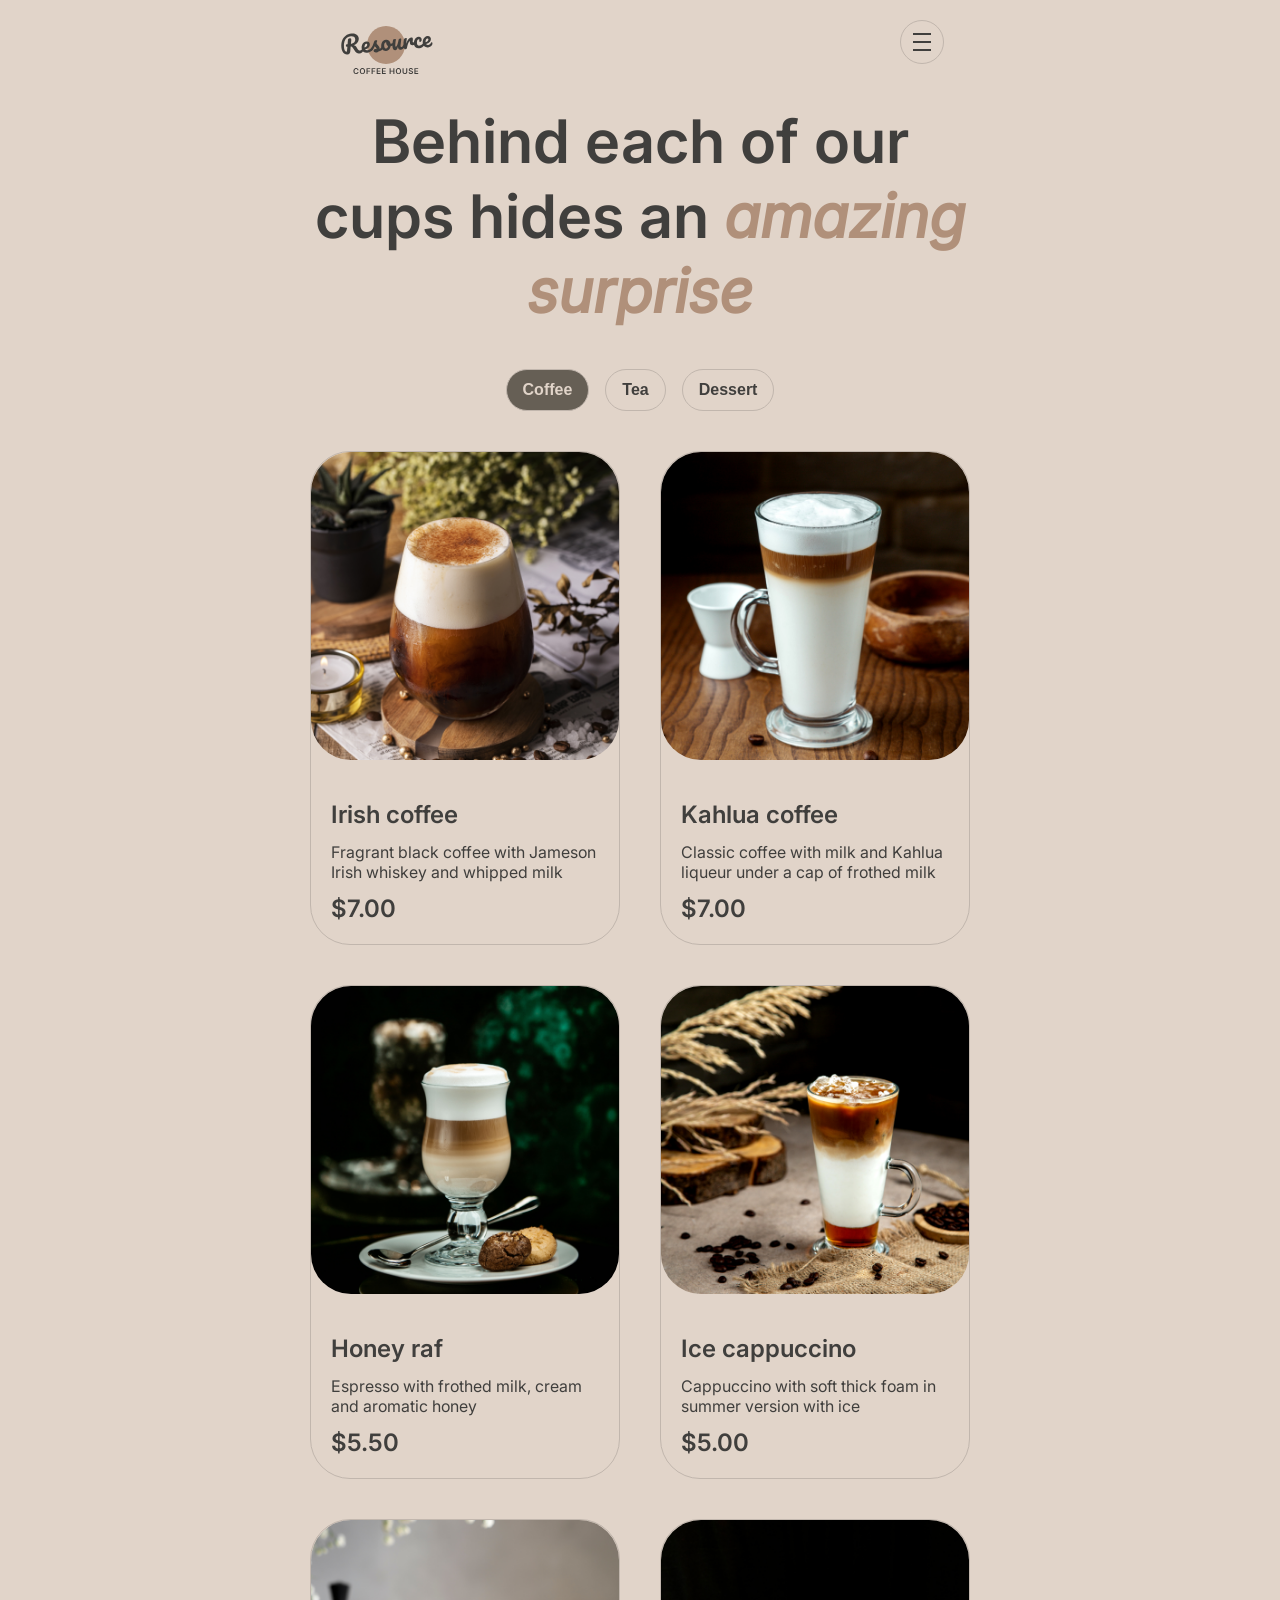
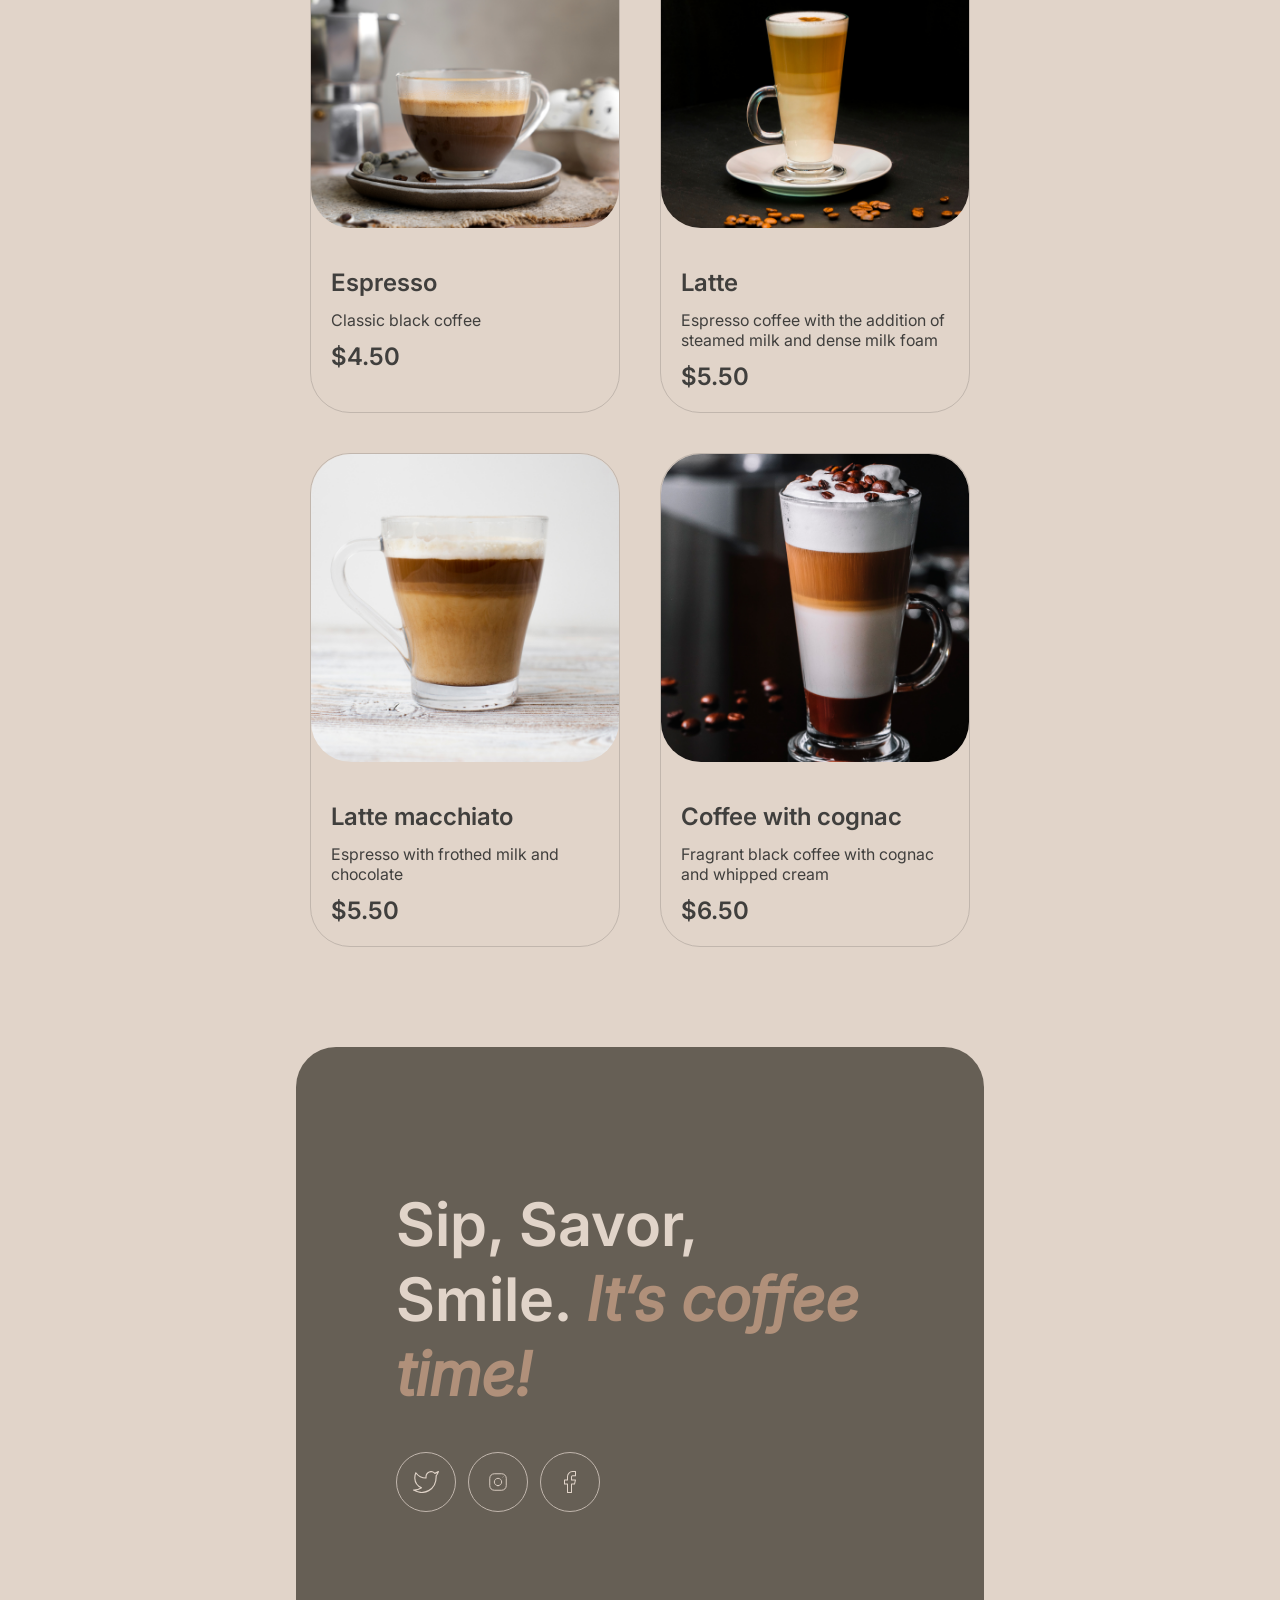
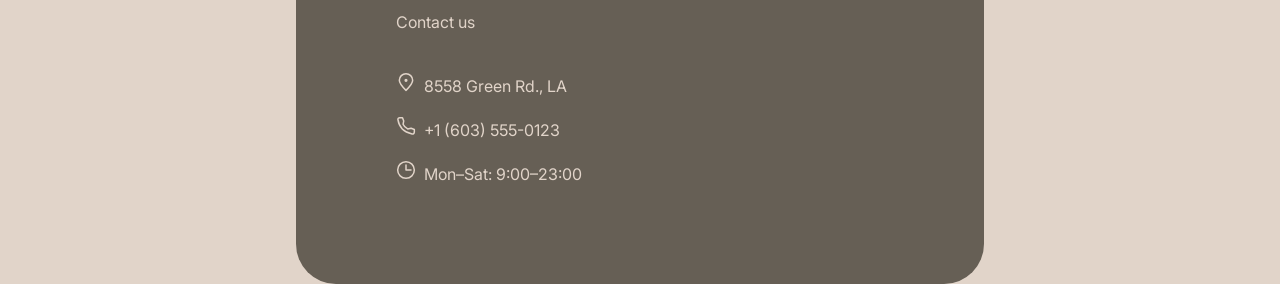
==== commit a2290b09: "feat: add burger menu" ====
--- a/pages/menu/index.html
+++ b/pages/menu/index.html
@@ -5,13 +5,13 @@
     <meta name="viewport"
           content="width=device-width, user-scalable=no, initial-scale=1.0, maximum-scale=1.0, minimum-scale=1.0">
     <meta http-equiv="X-UA-Compatible" content="ie=edge">
-    <link rel="stylesheet" href="/assets/styles/style.css">
+    <link rel="stylesheet" href="../../assets/styles/style.css">
     <title>landing-page</title>
 </head>
 <body>
 <header class="header">
     <div class="header__logo">
-        <img src="/assets/img/icon/logo.svg" alt="Logo" />
+        <img src="../../assets/img/icon/logo.svg" alt="Logo" />
     </div>
 
     <nav class="header__nav">
@@ -29,17 +29,24 @@
                 <a class="header__link" href="#">Contact us</a>
             </li>
         </ul>
+        <div class="header__actions">
+            <button class="header__theme-toggle" type="button">
+                <img src="../../assets/img/icon/moon.svg" alt="" />
+            </button>
+            <a class="header__menu-link" href="#">
+                <span class="header__link">Menu</span>
+                <img class="header__menu-icon" src="../../assets/img/icon/coffee.svg" alt="icon" />
+            </a>
+        </div>
     </nav>
 
-    <div class="header__actions">
-        <button class="header__theme-toggle" type="button">
-            <img src="/assets/img/icon/moon.svg" alt="" />
-        </button>
-        <a class="header__menu-link" href="#">
-            <span class="header__link">Menu</span>
-            <img class="header__menu-icon" src="/assets/img/icon/coffee.svg" alt="icon" />
-        </a>
-    </div>
+
+
+    <button class="header__burger" type="button" aria-label="Open menu">
+        <span></span>
+        <span></span>
+        <span></span>
+    </button>
 </header>
 
 
@@ -89,7 +96,7 @@
             </div>
 
             <div class="modal__warning">
-                <img class="modal__warning-icon" src="/assets/img/icon/warning.svg" alt="icon"/>
+                <img class="modal__warning-icon" src="../../assets/img/icon/warning.svg" alt="icon"/>
                 <span class="modal__warning-text">The cost is not final. Download our mobile app to see the final
                     price and place your order. Earn loyalty points and enjoy your favorite coffee with up to 20% discount.</span>
             </div>
@@ -109,13 +116,13 @@
 
         <div class="footer__socials">
             <a class="footer__social-link" href="#" aria-label="Twitter">
-                <img class="footer__social-icon" src="/assets/img/icon/tw.svg" alt="icon" />
+                <img class="footer__social-icon" src="../../assets/img/icon/tw.svg" alt="icon" />
             </a>
             <a class="footer__social-link" href="#" aria-label="Instagram">
-                <img class="footer__social-icon" src="/assets/img/icon/inst.svg" alt="icon" />
+                <img class="footer__social-icon" src="../../assets/img/icon/inst.svg" alt="icon" />
             </a>
             <a class="footer__social-link" href="#" aria-label="Facebook">
-                <img class="footer__social-icon" src="/assets/img/icon/fc.svg" alt="icon"/>
+                <img class="footer__social-icon" src="../../assets/img/icon/fc.svg" alt="icon"/>
             </a>
         </div>
     </div>
@@ -125,20 +132,20 @@
 
         <ul class="footer__contacts-list">
             <li class="footer__contacts-item">
-                <img class="footer__contacts-icon" src="/assets/img/icon/link-item.svg" alt="" />
+                <img class="footer__contacts-icon" src="../../assets/img/icon/link-item.svg" alt="" />
                 <a class="footer__contacts-link" href="#">8558 Green Rd., LA</a>
             </li>
             <li class="footer__contacts-item">
-                <img class="footer__contacts-icon" src="/assets/img/icon/phone.svg" alt="" />
+                <img class="footer__contacts-icon" src="../../assets/img/icon/phone.svg" alt="" />
                 <a class="footer__contacts-link" href="tel:+16035550123">+1 (603) 555-0123</a>
             </li>
             <li class="footer__contacts-item">
-                <img class="footer__contacts-icon" src="/assets/img/icon/clock.svg" alt="" />
+                <img class="footer__contacts-icon" src="../../assets/img/icon/clock.svg" alt="" />
                 <span class="footer__contacts-link">Mon–Sat: 9:00–23:00</span>
             </li>
         </ul>
     </div>
 </footer>
-<script type="module" src="/assets/main.js"></script>
+<script type="module" src="../../assets/main.js"></script>
 </body>
 </html>
--- a/assets/styles/style.css
+++ b/assets/styles/style.css
@@ -104,10 +104,41 @@
   display: flex;
   justify-content: space-between;
   padding: 20px 40px;
+  gap: 320px;
 }
 .header__nav {
   display: flex;
-  align-items: center;
+  justify-content: space-between;
+  align-items: center;
+  width: 100%;
+}
+@media (max-width: 1360px) {
+  .header__nav {
+    position: fixed;
+    top: 0;
+    right: 0;
+    width: 100%;
+    height: 100vh;
+    background: #E1D4C9;
+    display: flex;
+    align-items: center;
+    justify-content: center;
+    flex-direction: column;
+    transform: translateX(100%);
+    transition: transform 0.3s ease;
+    z-index: 50;
+  }
+  .header__nav--open {
+    transform: translateX(0);
+  }
+  .header__nav .header__menu {
+    flex-direction: column;
+    gap: 32px;
+    text-align: center;
+  }
+  .header__nav .header__link {
+    font-size: 24px;
+  }
 }
 .header__menu {
   display: flex;
@@ -132,6 +163,44 @@
   display: flex;
   align-items: flex-start;
   gap: 8px;
+}
+.header__burger {
+  display: none;
+  flex-direction: column;
+  justify-content: space-between;
+  width: 44px;
+  height: 44px;
+  padding: 12px;
+  background: none;
+  border: 1px solid #C1B6AD;
+  border-radius: 100px;
+  cursor: pointer;
+}
+@media (max-width: 1360px) {
+  .header__burger__burger {
+    display: flex;
+  }
+}
+.header__burger span {
+  display: block;
+  width: 100%;
+  height: 2px;
+  background: #403F3D;
+  transition: transform 0.3s, opacity 0.3s;
+}
+.header__burger--active span:nth-child(1) {
+  transform: translateY(8px) rotate(45deg);
+}
+.header__burger--active span:nth-child(2) {
+  opacity: 0;
+}
+.header__burger--active span:nth-child(3) {
+  transform: translateY(-8px) rotate(-45deg);
+}
+@media (max-width: 1360px) {
+  .header .header__burger {
+    display: flex;
+  }
 }
 
 .hero {
